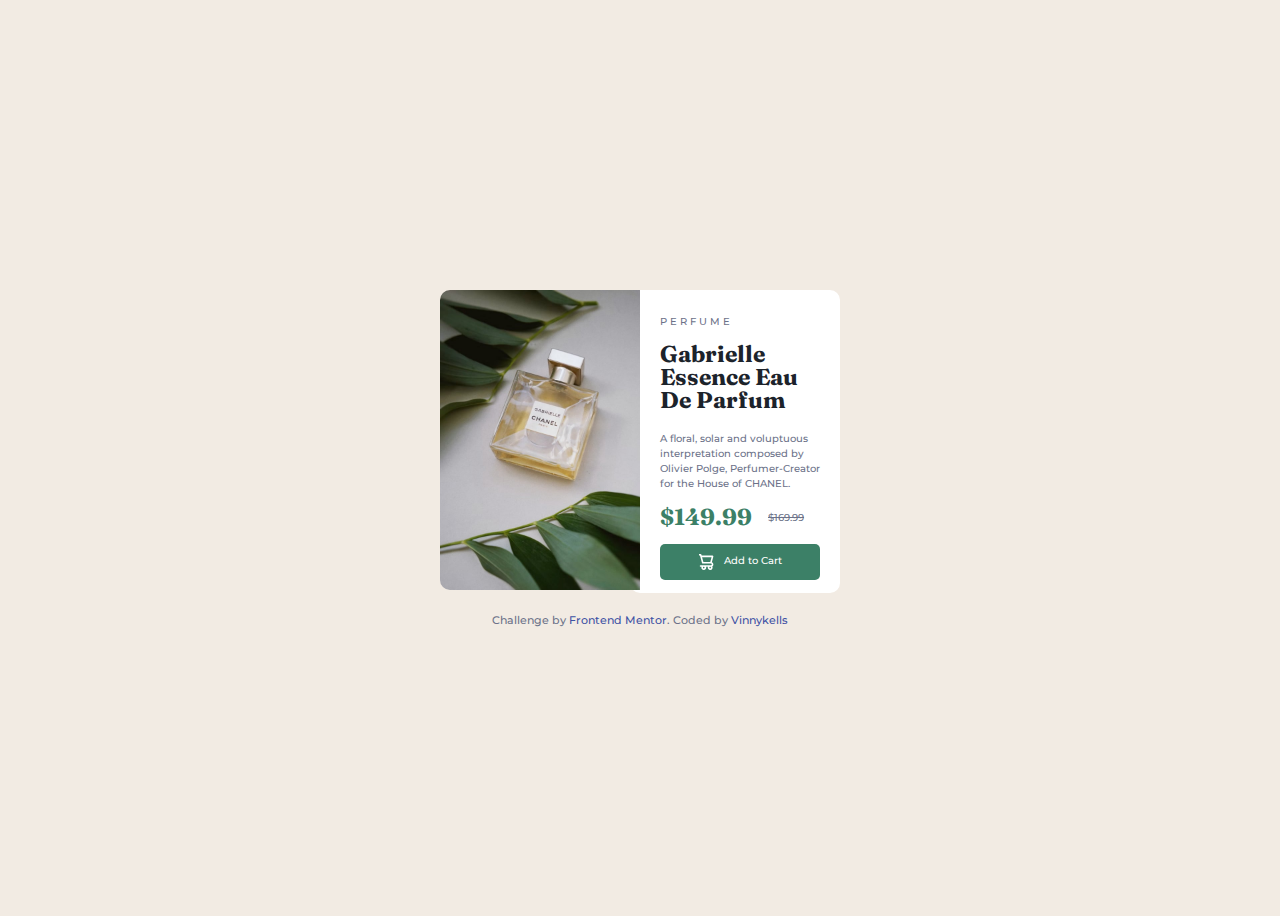
==== index.html @ a42f6fd4 "save" ====
<!DOCTYPE html>
<html lang="en">
  <head>
    <meta charset="UTF-8" />
    <meta name="viewport" content="width=device-width, initial-scale=1.0" />

    <link
      rel="icon"
      type="image/png"
      sizes="32x32"
      href="./images/icon-cart.svg"
    />
    <link rel="preconnect" href="https://fonts.googleapis.com" />
    <link rel="preconnect" href="https://fonts.gstatic.com" crossorigin />
    <link
      href="https://fonts.googleapis.com/css2?family=Montserrat:ital,wght@0,100..900;1,100..900&display=swap"
      rel="stylesheet"
    />

    <link rel="preconnect" href="https://fonts.googleapis.com" />
    <link rel="preconnect" href="https://fonts.gstatic.com" crossorigin />
    <link
      href="https://fonts.googleapis.com/css2?family=Fraunces:ital,opsz,wght@0,9..144,100..900;1,9..144,100..900&family=Montserrat:ital,wght@0,100..900;1,100..900&display=swap"
      rel="stylesheet"
    />
    <link rel="stylesheet" href="index.css" />

    <title>Product preview card</title>
  </head>
  <body>
    <main>
      <div class="containers">
        <div class="container1">
          <img
            class="chanel-image"
            src="/images/image-product-desktop.jpg"
            alt="chanel-image"
          />
        </div>
        <div class="container2">
          <p class="perfume">PERFUME</p>
          <h2 class="title">Gabrielle Essence Eau De Parfum</h2>
          <p class="description">
            A floral, solar and voluptuous interpretation composed by Olivier
            Polge, Perfumer-Creator for the House of CHANEL.
          </p>
          <div class="pricing">
            <div class="price">$149.99</div>
            <p class="little">$169.99</p>
          </div>
          <div class="button">
            <img class="icon-cart" src="/images/icon-cart.svg" alt="cart" />
            Add to Cart
          </div>
        </div>
      </div>

      <div class="attribution">
        Challenge by
        <a href="https://www.frontendmentor.io?ref=challenge" target="_blank"
          >Frontend Mentor</a
        >. Coded by
        <a href="https://www.frontendmentor.io/profile/Vinnykells15"
          >Vinnykells</a
        >
      </div>
    </main>
  </body>
</html>
---- index.css ----
body {
  background-color: hsl(30, 38%, 92%);
  font-family: "Montserrat";
  color: hsl(228, 12%, 48%);
  font-size: 10px;
  font-weight: 500;
  display: grid;
  place-items: center;
  min-height: 100vh;
}

.containers {
  display: flex;
}

.container1 {
  max-width: 200px;
  height: auto;
  z-index: 2;
}

.chanel-image {
  max-width: 200px;
  border-radius: 10px;
  z-index: 2;
  border-top-right-radius: 0;
  border-bottom-right-radius: 0;
}

.container2 {
  max-width: 160px;
  background-color: white;
  border-radius: 10px;
  padding: 0 20px;
  height: auto;
  padding-left: 30px;
  margin-left: -10px;
}

.perfume {
  letter-spacing: 3px;
  margin: 25px 0;
}

.title {
  font-family: "Fraunces";
  color: hsl(212, 21%, 14%);
  font-size: 23px;
  font-weight: 700;
  margin-top: -10px;
  line-height: 1;
}

.description {
  line-height: 1.5;
}
.pricing{
  display: flex;
  align-items: center;
  gap: 1rem;
}

.price {
  font-family: 'Fraunces';
  font-size: 23px;
  font-weight: 700;
  color: hsl(158, 36%, 37%);
}

.little {
  font-size: 10px;
  font-weight: 500;
  text-decoration: line-through;
  color: hsl(228, 12%, 48%);
}

.button {
  background-color: hsl(158, 36%, 37%);
  padding: 10px;
  color: white;
  display: flex;
  justify-content: center;
  border-radius: 5px;
  margin:10px 0;
}

.icon-cart{
  padding-right: 10px;
}
.attribution {
  font-size: 11px;
  text-align: center;
  margin-top: 20px;
}

.attribution a {
  color: hsl(228, 45%, 44%);
  text-decoration: none;
}

.attribution a:hover {
  text-decoration: underline;
}
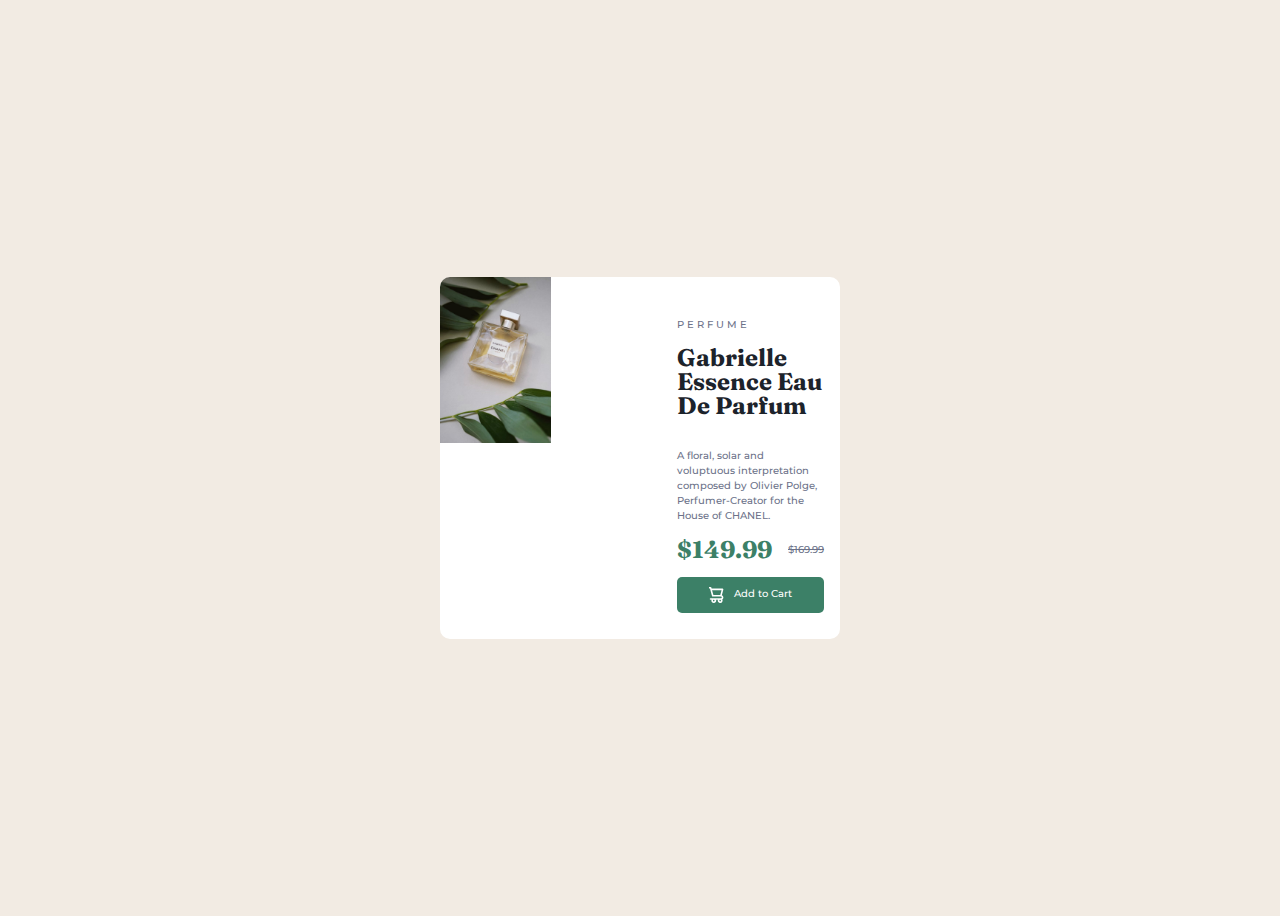
==== commit 6d0bbda4: "june" ====
--- a/index.html
+++ b/index.html
@@ -28,34 +28,37 @@
     <title>Product preview card</title>
   </head>
   <body>
-    <main>
-      <div class="containers">
-        <div class="container1">
-          <img
-            class="chanel-image"
-            src="/images/image-product-desktop.jpg"
-            alt="chanel-image"
-          />
+    <div class="container">
+      <picture>
+        <source
+          srcset="/images/image-product-mobile.jpg"
+          media="(max-width: 500px)"
+        />
+        <img
+          class="chanel-image"
+          src="/images/image-product-desktop.jpg"
+          alt="chanel-image"
+        />
+      </picture>
+      <div class="content">
+        <p class="perfume">PERFUME</p>
+        <h2 class="title">Gabrielle Essence Eau De Parfum</h2>
+        <p class="description">
+          A floral, solar and voluptuous interpretation composed by Olivier
+          Polge, Perfumer-Creator for the House of CHANEL.
+        </p>
+        <div class="pricing">
+          <div class="price">$149.99</div>
+          <p class="little">$169.99</p>
         </div>
-        <div class="container2">
-          <p class="perfume">PERFUME</p>
-          <h2 class="title">Gabrielle Essence Eau De Parfum</h2>
-          <p class="description">
-            A floral, solar and voluptuous interpretation composed by Olivier
-            Polge, Perfumer-Creator for the House of CHANEL.
-          </p>
-          <div class="pricing">
-            <div class="price">$149.99</div>
-            <p class="little">$169.99</p>
-          </div>
-          <div class="button">
-            <img class="icon-cart" src="/images/icon-cart.svg" alt="cart" />
-            Add to Cart
-          </div>
+        <div class="button">
+          <img class="icon-cart" src="/images/icon-cart.svg" alt="cart" />
+          Add to Cart
         </div>
       </div>
+    </div>
 
-      <div class="attribution">
+    <!-- <div class="attribution">
         Challenge by
         <a href="https://www.frontendmentor.io?ref=challenge" target="_blank"
           >Frontend Mentor</a
@@ -63,7 +66,6 @@
         <a href="https://www.frontendmentor.io/profile/Vinnykells15"
           >Vinnykells</a
         >
-      </div>
-    </main>
+      </div> -->
   </body>
 </html>
--- a/index.css
+++ b/index.css
@@ -4,37 +4,32 @@
   color: hsl(228, 12%, 48%);
   font-size: 10px;
   font-weight: 500;
-  display: grid;
-  place-items: center;
+  display: flex;
+  justify-content: center;
+  align-items: center;
   min-height: 100vh;
 }
 
-.containers {
+.container {
   display: flex;
-}
-
-.container1 {
-  max-width: 200px;
-  height: auto;
-  z-index: 2;
+  flex-direction: row;
+  background-color: white;
+  border-radius: 10px;
+  max-width: 400px;
+  overflow: hidden;
 }
 
 .chanel-image {
-  max-width: 200px;
-  border-radius: 10px;
-  z-index: 2;
-  border-top-right-radius: 0;
-  border-bottom-right-radius: 0;
+  width: 50%;
+  object-fit: cover;
 }
 
-.container2 {
-  max-width: 160px;
-  background-color: white;
-  border-radius: 10px;
-  padding: 0 20px;
-  height: auto;
-  padding-left: 30px;
-  margin-left: -10px;
+.content {
+  padding: 16px;
+  flex: 1;
+  display: flex;
+  flex-direction: column;
+  justify-content: center;
 }
 
 .perfume {
@@ -45,7 +40,7 @@
 .title {
   font-family: "Fraunces";
   color: hsl(212, 21%, 14%);
-  font-size: 23px;
+  font-size: 1.5rem;
   font-weight: 700;
   margin-top: -10px;
   line-height: 1;
@@ -54,21 +49,21 @@
 .description {
   line-height: 1.5;
 }
-.pricing{
+.pricing {
   display: flex;
   align-items: center;
   gap: 1rem;
 }
 
 .price {
-  font-family: 'Fraunces';
-  font-size: 23px;
+  font-family: "Fraunces";
+  font-size: 1.5rem;
   font-weight: 700;
   color: hsl(158, 36%, 37%);
 }
 
 .little {
-  font-size: 10px;
+  font-size: 0.65rem;
   font-weight: 500;
   text-decoration: line-through;
   color: hsl(228, 12%, 48%);
@@ -81,10 +76,15 @@
   display: flex;
   justify-content: center;
   border-radius: 5px;
-  margin:10px 0;
+  margin: 10px 0;
+  cursor: pointer;
 }
 
-.icon-cart{
+.button:hover {
+  background-color: hsl(150, 36%, 20%);
+}
+
+.icon-cart {
   padding-right: 10px;
 }
 .attribution {
@@ -100,4 +100,17 @@
 
 .attribution a:hover {
   text-decoration: underline;
-}+}
+
+@media (max-width: 500px) {
+  .container {
+    flex-direction: column;
+    max-width: 400px;
+    height: auto;
+  }
+
+  .chanel-image {
+    width: 100%;
+    height: 45vh;
+  }
+}
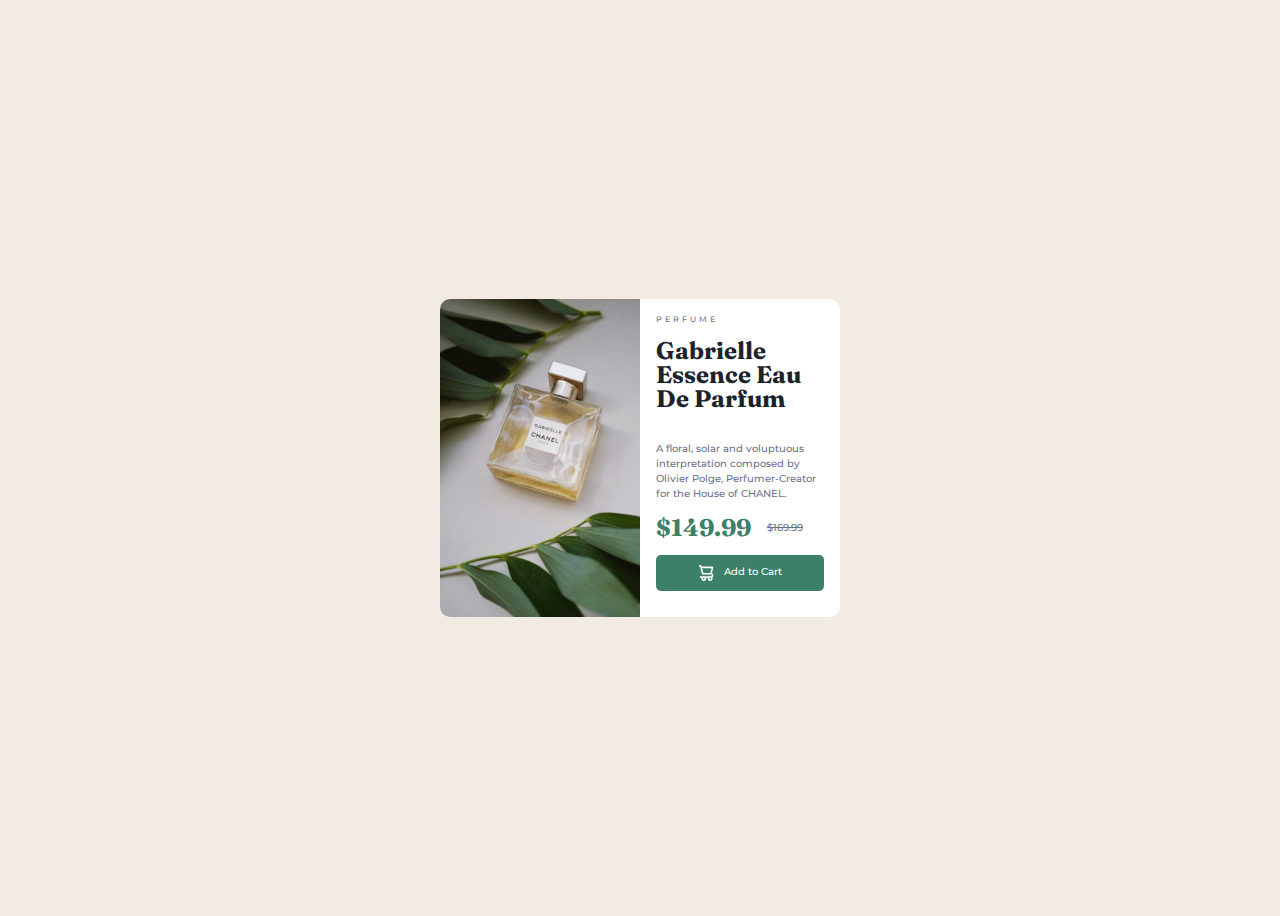
==== commit 160b9d81: "save" ====
--- a/index.html
+++ b/index.html
@@ -28,37 +28,31 @@
     <title>Product preview card</title>
   </head>
   <body>
-    <div class="container">
-      <picture>
-        <source
-          srcset="/images/image-product-mobile.jpg"
-          media="(max-width: 500px)"
-        />
+      <div class="container">
         <img
           class="chanel-image"
           src="/images/image-product-desktop.jpg"
           alt="chanel-image"
         />
-      </picture>
-      <div class="content">
-        <p class="perfume">PERFUME</p>
-        <h2 class="title">Gabrielle Essence Eau De Parfum</h2>
-        <p class="description">
-          A floral, solar and voluptuous interpretation composed by Olivier
-          Polge, Perfumer-Creator for the House of CHANEL.
-        </p>
-        <div class="pricing">
-          <div class="price">$149.99</div>
-          <p class="little">$169.99</p>
-        </div>
-        <div class="button">
-          <img class="icon-cart" src="/images/icon-cart.svg" alt="cart" />
-          Add to Cart
+        <div class="content">
+          <p class="perfume">PERFUME</p>
+          <h2 class="title">Gabrielle Essence Eau De Parfum</h2>
+          <p class="description">
+            A floral, solar and voluptuous interpretation composed by Olivier
+            Polge, Perfumer-Creator for the House of CHANEL.
+          </p>
+          <div class="pricing">
+            <div class="price">$149.99</div>
+            <p class="little">$169.99</p>
+          </div>
+          <div class="button">
+            <img class="icon-cart" src="/images/icon-cart.svg" alt="cart" />
+            Add to Cart
+          </div>
         </div>
       </div>
-    </div>
 
-    <!-- <div class="attribution">
+      <!-- <div class="attribution">
         Challenge by
         <a href="https://www.frontendmentor.io?ref=challenge" target="_blank"
           >Frontend Mentor</a
--- a/index.css
+++ b/index.css
@@ -35,6 +35,8 @@
 .perfume {
   letter-spacing: 3px;
   margin: 25px 0;
+  margin-top: -0.1rem;
+  font-size: 0.5rem;
 }
 
 .title {
@@ -105,12 +107,25 @@
 @media (max-width: 500px) {
   .container {
     flex-direction: column;
-    max-width: 400px;
+    max-width: 300px;
     height: auto;
   }
 
   .chanel-image {
     width: 100%;
-    height: 45vh;
+    height: 35vh;
+  }
+
+  .perfume {
+    font-size: 0.6rem;
+  }
+
+  .title {
+    font-size: 1.7rem;
+  }
+
+  .description {
+    margin-top: -10px;
+    font-size: 0.77rem;
   }
 }
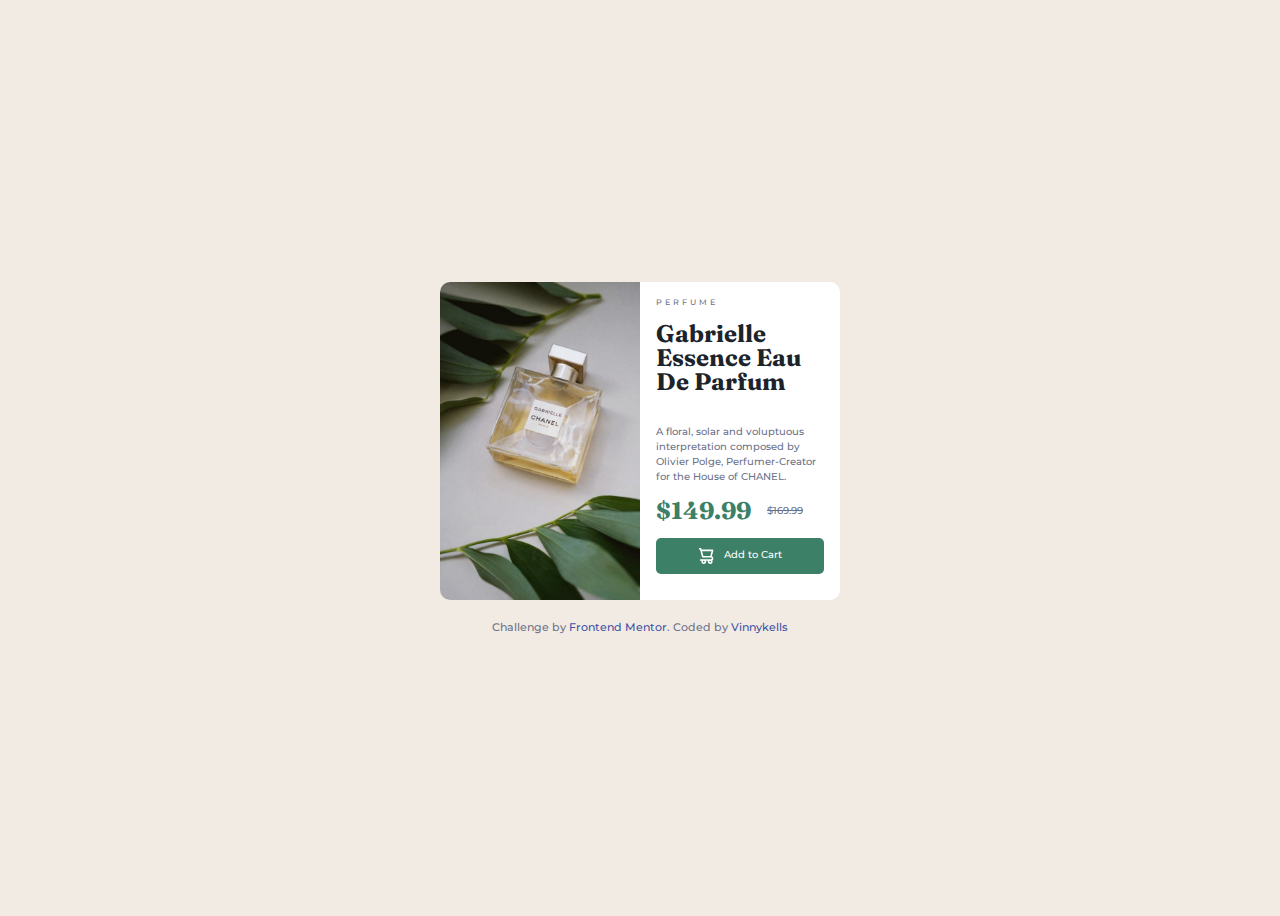
==== commit ae5e5800: "finiot" ====
--- a/index.html
+++ b/index.html
@@ -28,6 +28,7 @@
     <title>Product preview card</title>
   </head>
   <body>
+    <main>
       <div class="container">
         <img
           class="chanel-image"
@@ -51,8 +52,7 @@
           </div>
         </div>
       </div>
-
-      <!-- <div class="attribution">
+      <div class="attribution">
         Challenge by
         <a href="https://www.frontendmentor.io?ref=challenge" target="_blank"
           >Frontend Mentor</a
@@ -60,6 +60,7 @@
         <a href="https://www.frontendmentor.io/profile/Vinnykells15"
           >Vinnykells</a
         >
-      </div> -->
+      </div>
+    </main>
   </body>
 </html>
--- a/index.css
+++ b/index.css
@@ -4,9 +4,8 @@
   color: hsl(228, 12%, 48%);
   font-size: 10px;
   font-weight: 500;
-  display: flex;
-  justify-content: center;
-  align-items: center;
+  display: grid;
+  place-items: center;
   min-height: 100vh;
 }
 
